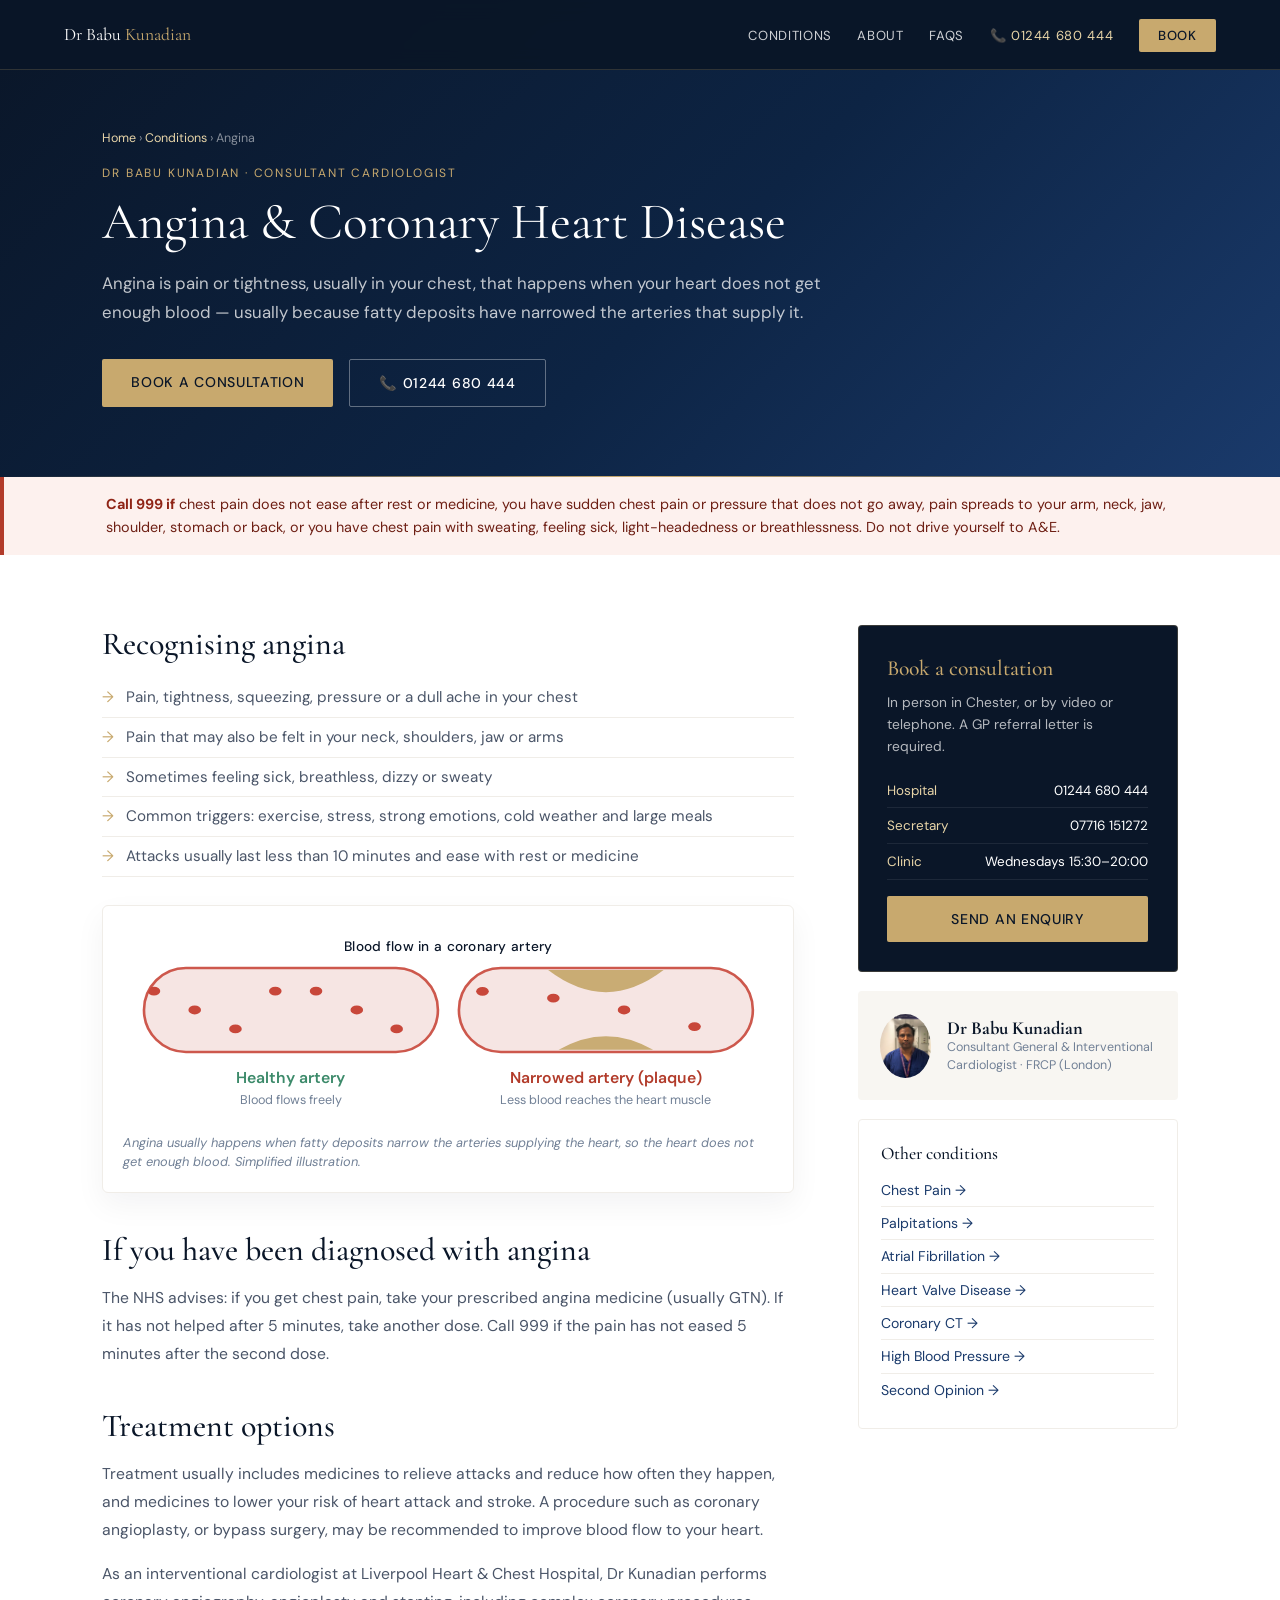
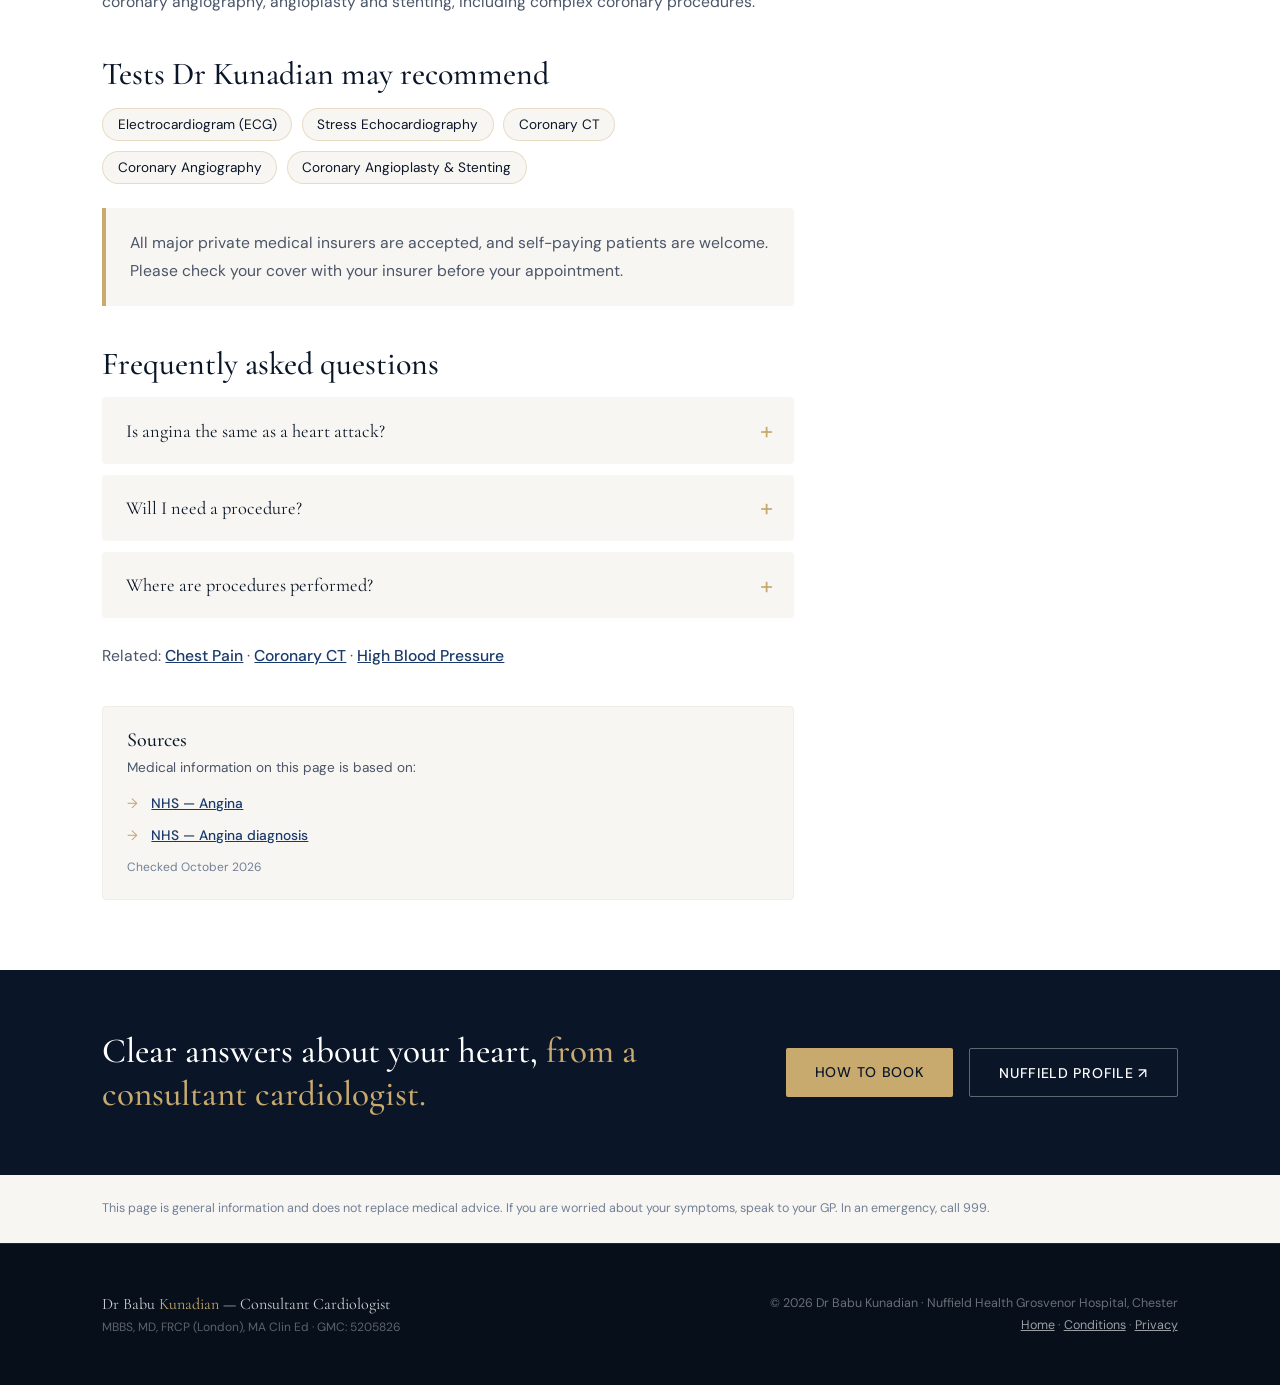
==== angina.html @ b80894b0 "Add files via upload" ====
<!DOCTYPE html>
<html lang="en-GB">
<head>
<meta charset="UTF-8">
<meta name="viewport" content="width=device-width, initial-scale=1.0">
<title>Angina Specialist Chester &amp; Liverpool | Interventional Cardiologist Dr Babu Kunadian</title>
<meta name="description" content="Angina and coronary heart disease care with Interventional Cardiologist Dr Babu Kunadian — diagnosis with coronary CT and angiography, plus angioplasty and stenting where needed.">
<link rel="canonical" href="https://drbabukunadian.co.uk/angina.html">
<meta name="robots" content="index, follow">
<meta name="theme-color" content="#0a1628">
<meta property="og:type" content="article">
<meta property="og:title" content="Angina Specialist Chester &amp; Liverpool | Interventional Cardiologist Dr Babu Kunadian">
<meta property="og:description" content="Angina and coronary heart disease care with Interventional Cardiologist Dr Babu Kunadian — diagnosis with coronary CT and angiography, plus angioplasty and stenting where needed.">
<meta property="og:url" content="https://drbabukunadian.co.uk/angina.html">
<meta property="og:image" content="https://drbabukunadian.co.uk/babu-lhch.jpg">
<meta property="og:locale" content="en_GB">
<link rel="icon" href="data:image/svg+xml,%3Csvg xmlns='http://www.w3.org/2000/svg' viewBox='0 0 100 100'%3E%3Crect width='100' height='100' rx='18' fill='%230a1628'/%3E%3Ctext x='50' y='66' font-size='46' text-anchor='middle' fill='%23c8a96e' font-family='Georgia,serif'%3EBK%3C/text%3E%3C/svg%3E">
<link rel="preconnect" href="https://fonts.googleapis.com">
<link href="https://fonts.googleapis.com/css2?family=Cormorant+Garamond:wght@300;400;500;600;700&family=DM+Sans:wght@300;400;500&display=swap" rel="stylesheet">
<link rel="stylesheet" href="site.css">
<script type="application/ld+json">{"@context": "https://schema.org", "@type": "MedicalWebPage", "name": "Angina & Coronary Heart Disease", "url": "https://drbabukunadian.co.uk/angina.html", "description": "Angina and coronary heart disease care with Interventional Cardiologist Dr Babu Kunadian — diagnosis with coronary CT and angiography, plus angioplasty and stenting where needed.", "inLanguage": "en-GB", "about": {"@type": "MedicalCondition", "name": "Angina & Coronary Heart Disease"}, "author": {"@type": "Physician", "name": "Dr Babu Kunadian", "url": "https://drbabukunadian.co.uk/"}, "breadcrumb": {"@type": "BreadcrumbList", "itemListElement": [{"@type": "ListItem", "position": 1, "name": "Home", "item": "https://drbabukunadian.co.uk/"}, {"@type": "ListItem", "position": 2, "name": "Angina & Coronary Heart Disease", "item": "https://drbabukunadian.co.uk/angina.html"}]}}</script>
<script type="application/ld+json">{"@context": "https://schema.org", "@type": "FAQPage", "mainEntity": [{"@type": "Question", "name": "Is angina the same as a heart attack?", "acceptedAnswer": {"@type": "Answer", "text": "No. Angina happens when the heart does not get enough blood, and attacks usually ease with rest or medicine. A heart attack is a medical emergency — call 999 if chest pain does not go away."}}, {"@type": "Question", "name": "Will I need a procedure?", "acceptedAnswer": {"@type": "Answer", "text": "Not always. Many people are treated with medicines. Coronary angioplasty or bypass surgery may be recommended to improve blood flow to the heart."}}, {"@type": "Question", "name": "Where are procedures performed?", "acceptedAnswer": {"@type": "Answer", "text": "Dr Kunadian performs interventional procedures at Liverpool Heart & Chest Hospital."}}]}</script>
</head>
<body>
<nav>
  <a class="nav-logo" href="index.html">Dr Babu <span>Kunadian</span></a>
  <ul class="nav-links">
    <li><a href="index.html#conditions">Conditions</a></li>
    <li><a href="index.html#about">About</a></li>
    <li><a href="index.html#faq">FAQs</a></li>
    <li class="nav-phone-li"><a href="tel:01244680444" class="nav-phone">📞 01244 680 444</a></li>
    <li><a href="index.html#how-to-book" class="nav-cta">Book</a></li>
  </ul>
</nav>
<header class="page-hero">
  <p class="crumbs"><a href="index.html">Home</a> › <a href="index.html#conditions">Conditions</a> › Angina</p>
  <p class="eyebrow">Dr Babu Kunadian · Consultant Cardiologist</p>
  <h1>Angina &amp; Coronary Heart Disease</h1>
  <p class="lead">Angina is pain or tightness, usually in your chest, that happens when your heart does not get enough blood — usually because fatty deposits have narrowed the arteries that supply it.</p>
  <div class="btns">
    <a href="index.html#how-to-book" class="btn-primary">Book a consultation</a>
    <a href="tel:01244680444" class="btn-outline">📞 01244 680 444</a>
  </div>
</header>
<div class="urgent" role="note"><strong>Call 999 if</strong> chest pain does not ease after rest or medicine, you have sudden chest pain or pressure that does not go away, pain spreads to your arm, neck, jaw, shoulder, stomach or back, or you have chest pain with sweating, feeling sick, light-headedness or breathlessness. Do not drive yourself to A&amp;E.</div>
<main class="page-body">
  <article class="content">
    <h2>Recognising angina</h2>
    <ul><li>Pain, tightness, squeezing, pressure or a dull ache in your chest</li><li>Pain that may also be felt in your neck, shoulders, jaw or arms</li><li>Sometimes feeling sick, breathless, dizzy or sweaty</li><li>Common triggers: exercise, stress, strong emotions, cold weather and large meals</li><li>Attacks usually last less than 10 minutes and ease with rest or medicine</li></ul>
    <figure class="viz" role="group" aria-label="Artery illustration"><svg viewBox="0 0 620 185" xmlns="http://www.w3.org/2000/svg" role="img" aria-label="A healthy coronary artery with free blood flow next to a narrowed artery where plaque slows blood flow">
  <text x="310" y="24" text-anchor="middle" class="viz-label">Blood flow in a coronary artery</text>
  <g><clipPath id="c10"><rect x="20" y="40" width="280" height="80" rx="40"/></clipPath><rect x="20" y="40" width="280" height="80" rx="40" fill="#f6e3e0" stroke="#c8473a" stroke-width="2.5" opacity="0.9"/><g clip-path="url(#c10)"><ellipse rx="6" ry="4.2" fill="#c8473a"><animateMotion path="M25,62 L295,62" dur="3.2s" begin="-0.00s" repeatCount="indefinite"/></ellipse><ellipse rx="6" ry="4.2" fill="#c8473a"><animateMotion path="M25,80 L295,80" dur="3.2s" begin="-0.46s" repeatCount="indefinite"/></ellipse><ellipse rx="6" ry="4.2" fill="#c8473a"><animateMotion path="M25,98 L295,98" dur="3.2s" begin="-0.91s" repeatCount="indefinite"/></ellipse><ellipse rx="6" ry="4.2" fill="#c8473a"><animateMotion path="M25,62 L295,62" dur="3.2s" begin="-1.37s" repeatCount="indefinite"/></ellipse><ellipse rx="6" ry="4.2" fill="#c8473a"><animateMotion path="M25,80 L295,80" dur="3.2s" begin="-1.83s" repeatCount="indefinite"/></ellipse><ellipse rx="6" ry="4.2" fill="#c8473a"><animateMotion path="M25,98 L295,98" dur="3.2s" begin="-2.29s" repeatCount="indefinite"/></ellipse><ellipse rx="6" ry="4.2" fill="#c8473a"><animateMotion path="M25,62 L295,62" dur="3.2s" begin="-2.74s" repeatCount="indefinite"/></ellipse></g><text x="160" y="150" text-anchor="middle" class="viz-title" fill="#3c8a6a">Healthy artery</text><text x="160" y="170" text-anchor="middle" class="viz-sub">Blood flows freely</text></g><g><clipPath id="c310"><rect x="320" y="40" width="280" height="80" rx="40"/></clipPath><rect x="320" y="40" width="280" height="80" rx="40" fill="#f6e3e0" stroke="#c8473a" stroke-width="2.5" opacity="0.9"/><g clip-path="url(#c310)"><ellipse rx="6" ry="4.2" fill="#c8473a"><animateMotion path="M325,62 C400,62 420,74 460,74 C500,74 520,62 595,62" dur="6s" begin="-0.00s" repeatCount="indefinite"/></ellipse><ellipse rx="6" ry="4.2" fill="#c8473a"><animateMotion path="M325,80 C400,80 420,80 460,80 C500,80 520,80 595,80" dur="6s" begin="-1.50s" repeatCount="indefinite"/></ellipse><ellipse rx="6" ry="4.2" fill="#c8473a"><animateMotion path="M325,98 C400,98 420,86 460,86 C500,86 520,98 595,98" dur="6s" begin="-3.00s" repeatCount="indefinite"/></ellipse><ellipse rx="6" ry="4.2" fill="#c8473a"><animateMotion path="M325,62 C400,62 420,74 460,74 C500,74 520,62 595,62" dur="6s" begin="-4.50s" repeatCount="indefinite"/></ellipse><path d="M405,42 Q460,84 515,42 Z" fill="#c8a96e" opacity="0.95"/><path d="M415,118 Q460,92 505,118 Z" fill="#c8a96e" opacity="0.95"/></g><text x="460" y="150" text-anchor="middle" class="viz-title" fill="#b23b2a">Narrowed artery (plaque)</text><text x="460" y="170" text-anchor="middle" class="viz-sub">Less blood reaches the heart muscle</text></g>
</svg><figcaption>Angina usually happens when fatty deposits narrow the arteries supplying the heart, so the heart does not get enough blood. Simplified illustration.</figcaption></figure>
    <h2>If you have been diagnosed with angina</h2>
    <p>The NHS advises: if you get chest pain, take your prescribed angina medicine (usually GTN). If it has not helped after 5 minutes, take another dose. Call 999 if the pain has not eased 5 minutes after the second dose.</p>
    <h2>Treatment options</h2>
    <p>Treatment usually includes medicines to relieve attacks and reduce how often they happen, and medicines to lower your risk of heart attack and stroke. A procedure such as coronary angioplasty, or bypass surgery, may be recommended to improve blood flow to your heart.</p>
    <p>As an interventional cardiologist at Liverpool Heart &amp; Chest Hospital, Dr Kunadian performs coronary angiography, angioplasty and stenting, including complex coronary procedures.</p>
    <h2>Tests Dr Kunadian may recommend</h2>
    <div class="tests"><span>Electrocardiogram (ECG)</span><span>Stress Echocardiography</span><span>Coronary CT</span><span>Coronary Angiography</span><span>Coronary Angioplasty &amp; Stenting</span></div>
    <div class="callout"><p>All major private medical insurers are accepted, and self-paying patients are welcome. Please check your cover with your insurer before your appointment.</p></div>
    <h2>Frequently asked questions</h2>
    <details class="faq-item"><summary>Is angina the same as a heart attack?</summary><div class="faq-a">No. Angina happens when the heart does not get enough blood, and attacks usually ease with rest or medicine. A heart attack is a medical emergency — call 999 if chest pain does not go away.</div></details>
    <details class="faq-item"><summary>Will I need a procedure?</summary><div class="faq-a">Not always. Many people are treated with medicines. Coronary angioplasty or bypass surgery may be recommended to improve blood flow to the heart.</div></details>
    <details class="faq-item"><summary>Where are procedures performed?</summary><div class="faq-a">Dr Kunadian performs interventional procedures at Liverpool Heart &amp; Chest Hospital.</div></details>
    <p style="margin-top:1.5rem">Related: <a href="chest-pain.html">Chest Pain</a> · <a href="coronary-ct.html">Coronary CT</a> · <a href="high-blood-pressure.html">High Blood Pressure</a></p>
    <div class="sources"><h3>Sources</h3><p>Medical information on this page is based on:</p><ul><li><a href="https://www.nhs.uk/conditions/angina/" target="_blank" rel="noopener">NHS — Angina</a></li><li><a href="https://www.nhs.uk/conditions/angina/diagnosis/" target="_blank" rel="noopener">NHS — Angina diagnosis</a></li></ul><p class="src-date">Checked October 2026</p></div>
  </article>
  <aside class="side">
    <div class="side-card">
      <h3>Book a consultation</h3>
      <p>In person in Chester, or by video or telephone. A GP referral letter is required.</p>
      <div class="row"><span>Hospital</span><a href="tel:01244680444">01244 680 444</a></div>
      <div class="row"><span>Secretary</span><a href="tel:07716151272">07716 151272</a></div>
      <div class="row"><span>Clinic</span><span>Wednesdays 15:30–20:00</span></div>
      <a href="index.html#enquire" class="btn-primary">Send an enquiry</a>
    </div>
    <div class="side-doc">
      <img src="babu-portrait.jpg" alt="Dr Babu Kunadian" width="64" height="64" loading="lazy">
      <div><strong>Dr Babu Kunadian</strong><small>Consultant General &amp; Interventional Cardiologist · FRCP (London)</small></div>
    </div>
    <div class="side-links"><h4>Other conditions</h4><a href="chest-pain.html">Chest Pain →</a><a href="palpitations.html">Palpitations →</a><a href="atrial-fibrillation.html">Atrial Fibrillation →</a><a href="heart-valve-disease.html">Heart Valve Disease →</a><a href="coronary-ct.html">Coronary CT →</a><a href="high-blood-pressure.html">High Blood Pressure →</a><a href="second-opinion.html">Second Opinion →</a></div>
  </aside>
</main>
<section class="cta-band">
  <h2>Clear answers about your heart, <span>from a consultant cardiologist.</span></h2>
  <div class="btns">
    <a href="index.html#how-to-book" class="btn-primary">How to book</a>
    <a href="https://www.nuffieldhealth.com/consultants/dr-babu-kunadian" class="btn-outline" target="_blank" rel="noopener">Nuffield profile ↗</a>
  </div>
</section>
<p class="disclaimer">This page is general information and does not replace medical advice. If you are worried about your symptoms, speak to your GP. In an emergency, call 999.</p>
<footer>
  <div class="footer-left">Dr Babu <span>Kunadian</span> — Consultant Cardiologist
    <small>MBBS, MD, FRCP (London), MA Clin Ed · GMC: 5205826</small>
  </div>
  <div class="footer-right">© 2026 Dr Babu Kunadian · Nuffield Health Grosvenor Hospital, Chester<br>
    <a href="index.html">Home</a> · <a href="index.html#conditions">Conditions</a> · <a href="privacy.html">Privacy</a>
  </div>
</footer>
<div class="mobile-bar">
  <a href="tel:01244680444" class="mb-call">📞 Call</a>
  <a href="index.html#enquire" class="mb-book">✉️ Enquire</a>
</div>
<script>
if (window.matchMedia && matchMedia('(prefers-reduced-motion: reduce)').matches) {
  document.querySelectorAll('svg').forEach(function (s) { if (s.pauseAnimations) { s.setCurrentTime(3); s.pauseAnimations(); } });
}
</script>
</body>
</html>
---- site.css ----
/* Shared styles for condition pages + privacy page — matches index.html */
:root {
  --navy: #0a1628; --deep-blue: #0d2444; --mid-blue: #1a3a6b;
  --accent: #c8a96e; --accent-light: #e8d5a8;
  --white: #ffffff; --off-white: #f8f6f2; --light-grey: #f0ede8;
  --text-dark: #1a1a2e; --text-mid: #4a5568; --text-light: #718096;
}
* { margin: 0; padding: 0; box-sizing: border-box; }
html { scroll-behavior: smooth; }
body { font-family: 'DM Sans', sans-serif; color: var(--text-dark); background: var(--white); overflow-x: hidden; }
h1, h2, h3, h4 { font-family: 'Cormorant Garamond', serif; font-weight: 500; }
a:focus-visible, summary:focus-visible, button:focus-visible { outline: 2px solid var(--accent); outline-offset: 3px; }
[hidden] { display: none !important; }

/* NAV */
nav { position: fixed; top: 0; left: 0; right: 0; z-index: 1000; background: rgba(10,22,40,0.97); backdrop-filter: blur(10px);
  padding: 0 5%; display: flex; justify-content: space-between; align-items: center; height: 70px; border-bottom: 1px solid rgba(200,169,110,0.2); }
.nav-logo { font-family: 'Cormorant Garamond', serif; color: var(--white); font-size: 1.1rem; text-decoration: none; }
.nav-logo span { color: var(--accent); }
.nav-links { display: flex; gap: 1.6rem; list-style: none; align-items: center; }
.nav-links a { color: rgba(255,255,255,0.8); text-decoration: none; font-size: 0.82rem; letter-spacing: 0.05em; text-transform: uppercase; }
.nav-links a:hover { color: var(--accent); }
.nav-cta { background: var(--accent); color: var(--navy) !important; padding: 0.5rem 1.2rem; border-radius: 2px; font-weight: 500; }
.nav-phone { color: var(--accent-light) !important; text-transform: none !important; }

/* HERO */
.page-hero { background: linear-gradient(135deg, var(--navy) 0%, var(--deep-blue) 55%, var(--mid-blue) 100%);
  padding: 130px 8% 70px; color: var(--white); position: relative; overflow: hidden; }
.page-hero::after { content: ''; position: absolute; bottom: 0; left: 0; right: 0; height: 1px; background: linear-gradient(90deg, transparent, var(--accent), transparent); }
.crumbs { font-size: 0.78rem; color: rgba(255,255,255,0.5); margin-bottom: 1.2rem; }
.crumbs a { color: var(--accent-light); text-decoration: none; }
.page-hero .eyebrow { font-size: 0.75rem; letter-spacing: 0.15em; text-transform: uppercase; color: var(--accent); margin-bottom: 0.8rem; }
.page-hero h1 { font-size: 3.2rem; line-height: 1.1; font-weight: 400; max-width: 820px; margin-bottom: 1.2rem; }
.page-hero .lead { color: rgba(255,255,255,0.75); font-size: 1.05rem; line-height: 1.7; max-width: 720px; margin-bottom: 2rem; }
.btns { display: flex; gap: 1rem; flex-wrap: wrap; }
.btn-primary, .btn-outline, .btn-navy { display: inline-block; padding: 0.9rem 1.8rem; text-decoration: none; font-size: 0.88rem;
  font-weight: 500; letter-spacing: 0.05em; text-transform: uppercase; border-radius: 2px; transition: all 0.3s; }
.btn-primary { background: var(--accent); color: var(--navy); }
.btn-primary:hover { background: var(--accent-light); transform: translateY(-2px); }
.btn-outline { border: 1px solid rgba(255,255,255,0.35); color: var(--white); }
.btn-outline:hover { border-color: var(--accent); color: var(--accent); }
.btn-navy { background: var(--navy); color: var(--white); }
.btn-navy:hover { background: var(--mid-blue); }

/* URGENT */
.urgent { background: #fdf1ee; border-left: 4px solid #b23b2a; padding: 1rem 8%; color: #6e1f14; font-size: 0.9rem; line-height: 1.6; }
.urgent strong { color: #8f2416; }

/* CONTENT */
.page-body { display: grid; grid-template-columns: minmax(0, 1fr) 320px; gap: 4rem; padding: 70px 8%; align-items: start; }
.content h2 { font-size: 2rem; color: var(--navy); margin: 2.4rem 0 0.9rem; line-height: 1.2; }
.content h2:first-child { margin-top: 0; }
.content p { color: var(--text-mid); line-height: 1.8; margin-bottom: 1rem; font-size: 0.98rem; }
.content ul { list-style: none; margin: 0.4rem 0 1.2rem; }
.content ul li { position: relative; padding: 0.45rem 0 0.45rem 1.5rem; color: var(--text-mid); line-height: 1.6; font-size: 0.95rem; border-bottom: 1px solid var(--light-grey); }
.content ul li::before { content: '→'; position: absolute; left: 0; color: var(--accent); }
.content a { color: var(--mid-blue); font-weight: 500; }
.tests { display: flex; flex-wrap: wrap; gap: 0.6rem; margin: 0.6rem 0 1.4rem; }
.tests span { background: var(--off-white); border: 1px solid rgba(200,169,110,0.35); color: var(--navy); padding: 0.45rem 0.9rem; border-radius: 30px; font-size: 0.85rem; }
.callout { background: var(--off-white); border-left: 4px solid var(--accent); padding: 1.3rem 1.5rem; border-radius: 0 4px 4px 0; margin: 1.5rem 0; }
.callout p { margin: 0; }

/* SIDEBAR */
.side { position: sticky; top: 95px; display: grid; gap: 1.2rem; }
.side-card { background: var(--navy); color: var(--white); padding: 1.8rem; border-radius: 4px; border: 1px solid rgba(200,169,110,0.25); }
.side-card h3 { color: var(--accent); font-size: 1.35rem; margin-bottom: 0.6rem; }
.side-card p { color: rgba(255,255,255,0.7); font-size: 0.86rem; line-height: 1.6; margin-bottom: 1rem; }
.side-card .row { display: flex; justify-content: space-between; gap: 1rem; padding: 0.55rem 0; border-bottom: 1px solid rgba(255,255,255,0.08); font-size: 0.84rem; }
.side-card .row span:first-child { color: var(--accent-light); }
.side-card .row a { color: var(--white); text-decoration: none; }
.side-card .btn-primary { width: 100%; text-align: center; margin-top: 1rem; }
.side-doc { background: var(--off-white); padding: 1.4rem; border-radius: 4px; display: flex; gap: 1rem; align-items: center; }
.side-doc img { width: 64px; height: 64px; border-radius: 50%; object-fit: cover; object-position: center top; }
.side-doc strong { display: block; font-family: 'Cormorant Garamond', serif; font-size: 1.15rem; color: var(--navy); }
.side-doc small { color: var(--text-light); font-size: 0.78rem; line-height: 1.4; display: block; }
.side-links { background: var(--white); border: 1px solid var(--light-grey); padding: 1.4rem; border-radius: 4px; }
.side-links h4 { font-size: 1.1rem; color: var(--navy); margin-bottom: 0.6rem; }
.side-links a { display: block; padding: 0.45rem 0; color: var(--mid-blue); text-decoration: none; font-size: 0.88rem; border-bottom: 1px solid var(--light-grey); }
.side-links a:last-child { border-bottom: none; }

/* FAQ */
.faq-item { background: var(--off-white); border-radius: 4px; margin-bottom: 0.7rem; border-left: 3px solid transparent; }
.faq-item[open] { border-left-color: var(--accent); }
.faq-item summary { list-style: none; cursor: pointer; padding: 1.1rem 1.3rem; font-family: 'Cormorant Garamond', serif; font-size: 1.15rem; color: var(--navy);
  display: flex; justify-content: space-between; gap: 1rem; align-items: center; }
.faq-item summary::-webkit-details-marker { display: none; }
.faq-item summary::after { content: '+'; color: var(--accent); font-size: 1.5rem; font-family: 'DM Sans', sans-serif; transition: transform 0.3s; flex-shrink: 0; }
.faq-item[open] summary::after { transform: rotate(45deg); }
.faq-item .faq-a { padding: 0 1.3rem 1.2rem; color: var(--text-mid); font-size: 0.92rem; line-height: 1.7; }

/* CTA BAND */
.cta-band { background: var(--navy); padding: 60px 8%; display: flex; justify-content: space-between; align-items: center; gap: 2rem; flex-wrap: wrap; }
.cta-band h2 { color: var(--white); font-size: 2.2rem; max-width: 620px; line-height: 1.2; }
.cta-band h2 span { color: var(--accent); }
.disclaimer { padding: 1.5rem 8%; background: var(--off-white); color: var(--text-light); font-size: 0.78rem; line-height: 1.6; }

/* FOOTER */
footer { background: #060f1a; padding: 3rem 8%; display: flex; justify-content: space-between; align-items: center; flex-wrap: wrap; gap: 1rem; border-top: 1px solid rgba(200,169,110,0.15); }
.footer-left { font-family: 'Cormorant Garamond', serif; color: rgba(255,255,255,0.8); font-size: 1rem; }
.footer-left span { color: var(--accent); }
.footer-left small { display: block; color: rgba(255,255,255,0.35); font-family: 'DM Sans', sans-serif; font-size: 0.75rem; margin-top: 0.3rem; }
.footer-right { font-size: 0.78rem; color: rgba(255,255,255,0.4); line-height: 1.8; text-align: right; }
.footer-right a { color: rgba(255,255,255,0.6); }

/* MOBILE BAR */
.mobile-bar { display: none; position: fixed; left: 0; right: 0; bottom: 0; z-index: 999; background: var(--navy);
  border-top: 1px solid rgba(200,169,110,0.3); padding: 0.6rem 0.8rem calc(0.6rem + env(safe-area-inset-bottom)); gap: 0.6rem; }
.mobile-bar a { flex: 1; text-align: center; text-decoration: none; padding: 0.85rem 0.5rem; border-radius: 3px; font-size: 0.85rem; font-weight: 500; }
.mobile-bar .mb-call { background: var(--accent); color: var(--navy); }
.mobile-bar .mb-book { border: 1px solid rgba(255,255,255,0.3); color: var(--white); }

/* PRIVACY / PROSE PAGE */
.prose { max-width: 820px; padding: 60px 8% 80px; }
.prose h2 { font-size: 1.7rem; color: var(--navy); margin: 2rem 0 0.7rem; }
.prose p, .prose li { color: var(--text-mid); line-height: 1.8; font-size: 0.96rem; margin-bottom: 0.8rem; }
.prose ul { padding-left: 1.3rem; margin-bottom: 1rem; }
.prose a { color: var(--mid-blue); font-weight: 500; }

@media (max-width: 1100px) { .nav-phone-li { display: none; } }
@media (max-width: 900px) {
  .nav-links li:not(:last-child) { display: none; }
  .page-hero { padding: 110px 6% 50px; }
  .page-hero h1 { font-size: 2.3rem; }
  .page-body { grid-template-columns: 1fr; gap: 2.5rem; padding: 50px 6%; }
  .side { position: static; }
  .urgent, .disclaimer, .cta-band { padding-left: 6%; padding-right: 6%; }
  .cta-band h2 { font-size: 1.7rem; }
  .footer-right { text-align: left; }
  .mobile-bar { display: flex; }
  body { padding-bottom: 72px; }
}
@media (prefers-reduced-motion: reduce) { html { scroll-behavior: auto; } * { transition: none !important; } }

/* ===== Animated visuals ===== */
.viz { margin: 1.8rem 0 2.2rem; background: #fff; border: 1px solid var(--light-grey); border-radius: 6px; padding: 1.2rem; box-shadow: 0 12px 30px rgba(10,22,40,0.05); }
.viz svg { width: 100%; height: auto; display: block; }
.viz figcaption { font-size: 0.8rem; color: var(--text-light); margin-top: 0.8rem; line-height: 1.55; font-style: italic; }
.viz-label { font: 500 13px 'DM Sans', sans-serif; fill: #0a1628; letter-spacing: 0.02em; }
.viz-title { font: 600 15px 'DM Sans', sans-serif; }
.viz-sub { font: 400 12px 'DM Sans', sans-serif; fill: #718096; }
.journey { list-style: none; display: grid; grid-template-columns: repeat(var(--n), 1fr); gap: 1rem; position: relative; padding-top: 0.4rem; }
.journey::before { content: ''; position: absolute; top: 26px; left: 12%; right: 12%; height: 2px; background: var(--light-grey); }
.journey::after { content: ''; position: absolute; top: 26px; left: 12%; height: 2px; background: var(--accent); width: 0; animation: jfill 6s ease-in-out infinite; }
@keyframes jfill { 0% { width: 0; } 70%, 100% { width: 76%; } }
.journey li { position: relative; z-index: 1; text-align: center; }
.j-num { display: inline-flex; align-items: center; justify-content: center; width: 44px; height: 44px; border-radius: 50%; background: var(--navy);
  color: var(--accent); font-family: 'Cormorant Garamond', serif; font-size: 1.4rem; margin-bottom: 0.7rem; box-shadow: 0 0 0 6px #fff;
  animation: jpop 6s ease-in-out infinite; animation-delay: calc(var(--i) * 1.2s); }
@keyframes jpop { 0%, 12%, 100% { transform: scale(1); } 6% { transform: scale(1.12); background: var(--accent); color: var(--navy); } }
.journey strong { display: block; font-family: 'Cormorant Garamond', serif; font-size: 1.15rem; color: var(--navy); margin-bottom: 0.3rem; }
.journey small { display: block; font-size: 0.8rem; color: var(--text-mid); line-height: 1.5; }
@media (max-width: 700px) {
  .journey { grid-template-columns: 1fr; gap: 1.1rem; text-align: left; }
  .journey::before, .journey::after { display: none; }
  .journey li { display: grid; grid-template-columns: 44px 1fr; column-gap: 1rem; text-align: left; }
  .journey .j-num { grid-row: span 2; margin: 0; }
  .viz { padding: 0.8rem; }
}
@media (prefers-reduced-motion: reduce) { .journey::after, .j-num { animation: none; } .journey::after { width: 76%; } }

/* Sources box */
.sources { margin-top: 2.2rem; background: var(--off-white); border: 1px solid var(--light-grey); border-radius: 4px; padding: 1.3rem 1.5rem; }
.sources h3 { font-size: 1.25rem; color: var(--navy); margin-bottom: 0.3rem; }
.sources p { font-size: 0.85rem; margin-bottom: 0.4rem; }
.content .sources ul { margin: 0.3rem 0 0.4rem; }
.content .sources li { font-size: 0.86rem; border-bottom: none; padding: 0.3rem 0 0.3rem 1.5rem; }
.sources .src-date { font-size: 0.75rem; color: var(--text-light); margin: 0.4rem 0 0; }
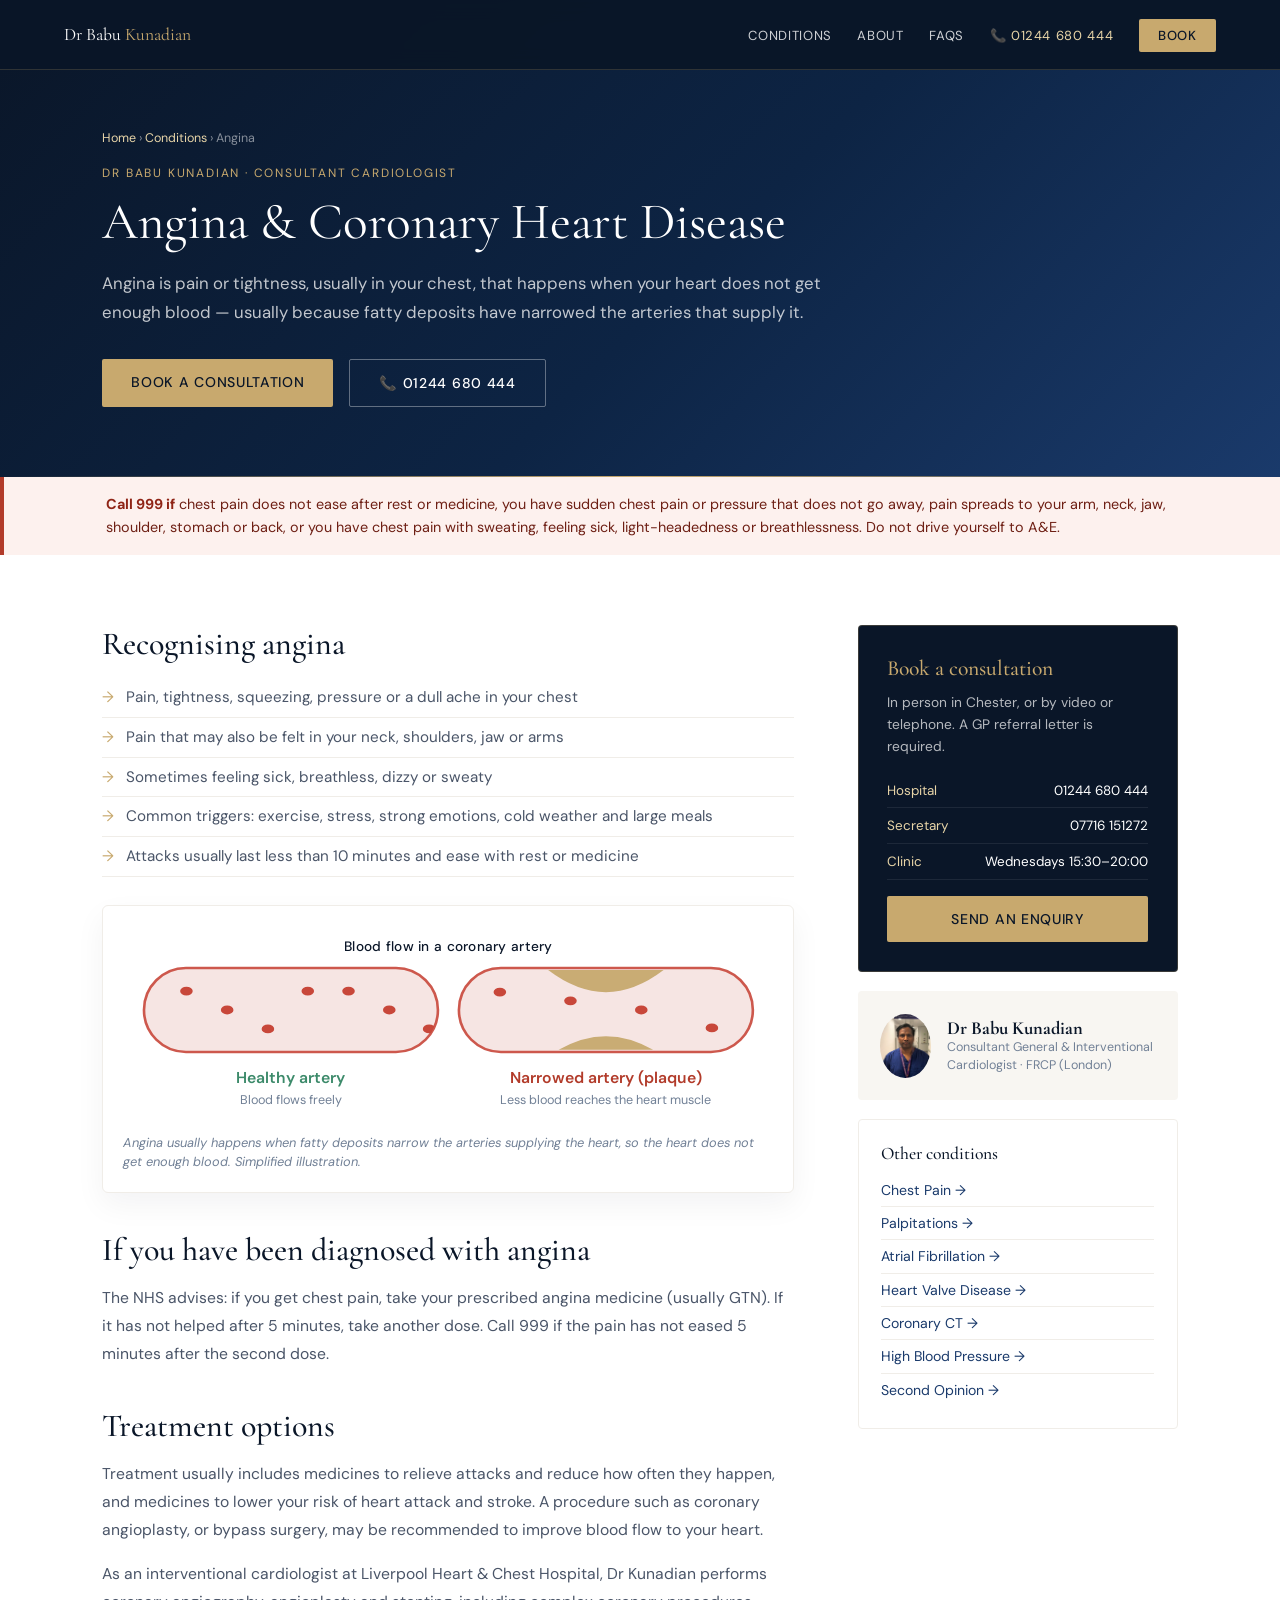
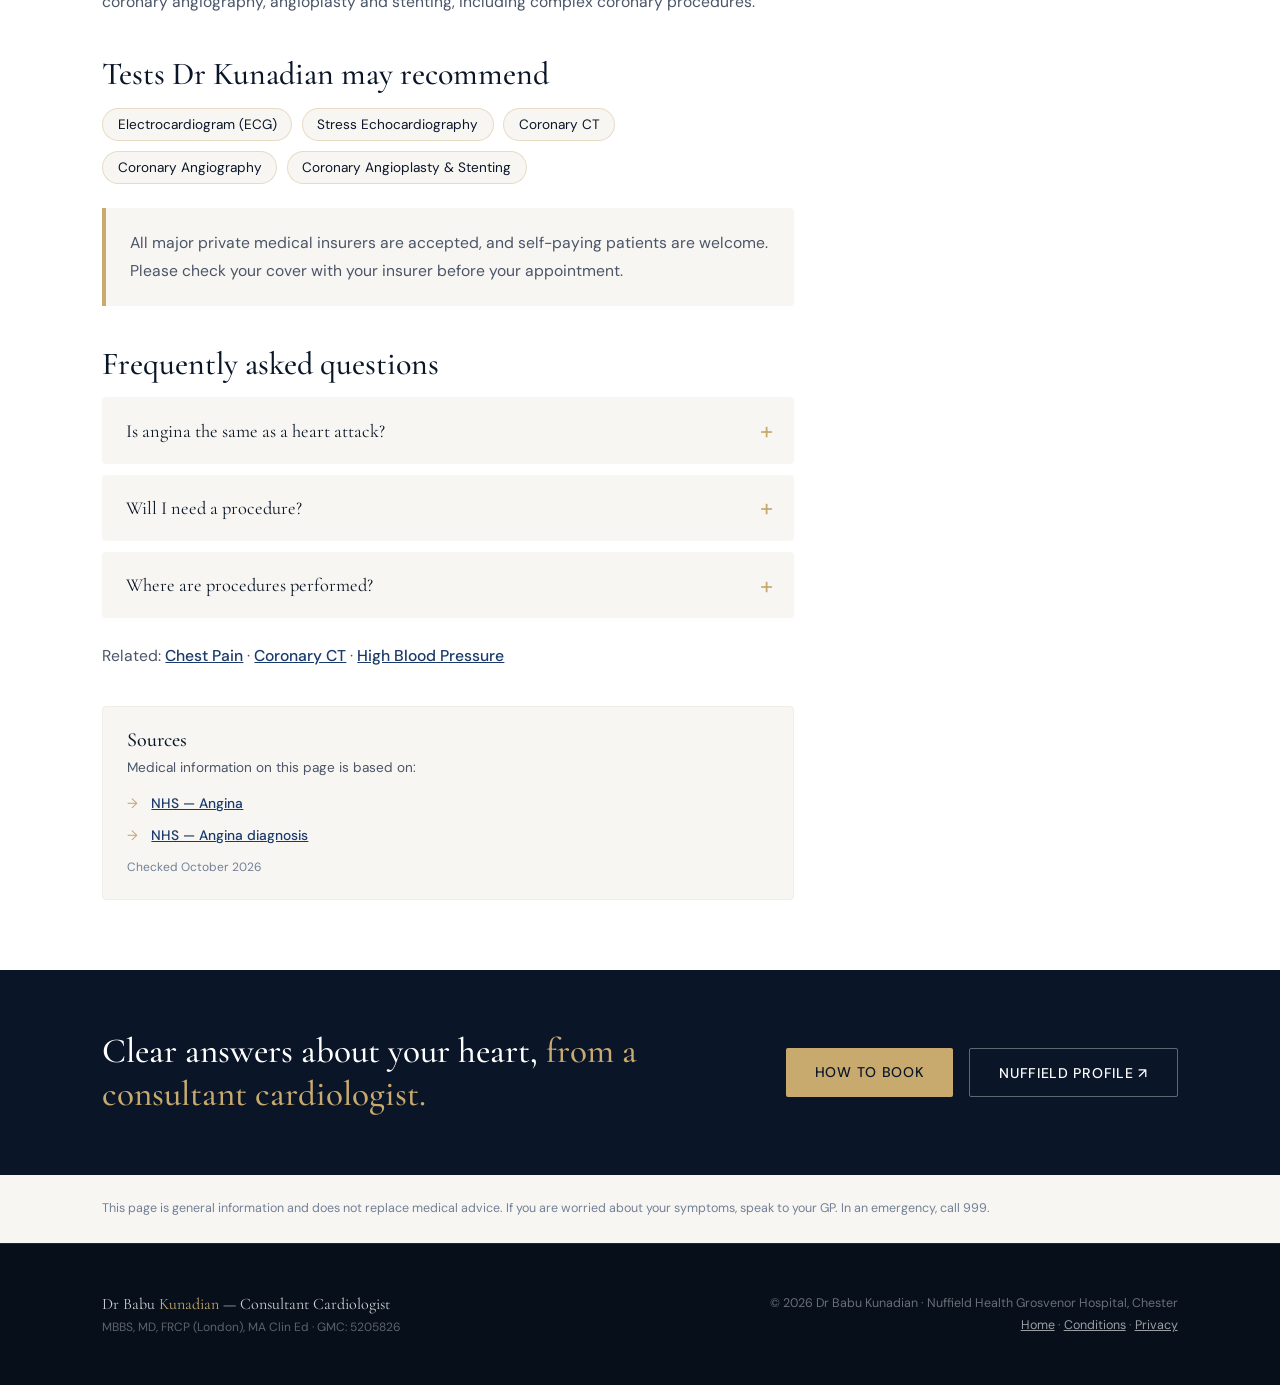
==== commit 7c9a97d0: "Add files via upload" ====
--- a/angina.html
+++ b/angina.html
@@ -5,20 +5,20 @@
 <meta name="viewport" content="width=device-width, initial-scale=1.0">
 <title>Angina Specialist Chester &amp; Liverpool | Interventional Cardiologist Dr Babu Kunadian</title>
 <meta name="description" content="Angina and coronary heart disease care with Interventional Cardiologist Dr Babu Kunadian — diagnosis with coronary CT and angiography, plus angioplasty and stenting where needed.">
-<link rel="canonical" href="https://drbabukunadian.co.uk/angina.html">
+<link rel="canonical" href="https://www.drbabukunadian.co.uk/angina.html">
 <meta name="robots" content="index, follow">
 <meta name="theme-color" content="#0a1628">
 <meta property="og:type" content="article">
 <meta property="og:title" content="Angina Specialist Chester &amp; Liverpool | Interventional Cardiologist Dr Babu Kunadian">
 <meta property="og:description" content="Angina and coronary heart disease care with Interventional Cardiologist Dr Babu Kunadian — diagnosis with coronary CT and angiography, plus angioplasty and stenting where needed.">
-<meta property="og:url" content="https://drbabukunadian.co.uk/angina.html">
-<meta property="og:image" content="https://drbabukunadian.co.uk/babu-lhch.jpg">
+<meta property="og:url" content="https://www.drbabukunadian.co.uk/angina.html">
+<meta property="og:image" content="https://www.drbabukunadian.co.uk/babu-lhch.jpg">
 <meta property="og:locale" content="en_GB">
 <link rel="icon" href="data:image/svg+xml,%3Csvg xmlns='http://www.w3.org/2000/svg' viewBox='0 0 100 100'%3E%3Crect width='100' height='100' rx='18' fill='%230a1628'/%3E%3Ctext x='50' y='66' font-size='46' text-anchor='middle' fill='%23c8a96e' font-family='Georgia,serif'%3EBK%3C/text%3E%3C/svg%3E">
 <link rel="preconnect" href="https://fonts.googleapis.com">
 <link href="https://fonts.googleapis.com/css2?family=Cormorant+Garamond:wght@300;400;500;600;700&family=DM+Sans:wght@300;400;500&display=swap" rel="stylesheet">
 <link rel="stylesheet" href="site.css">
-<script type="application/ld+json">{"@context": "https://schema.org", "@type": "MedicalWebPage", "name": "Angina & Coronary Heart Disease", "url": "https://drbabukunadian.co.uk/angina.html", "description": "Angina and coronary heart disease care with Interventional Cardiologist Dr Babu Kunadian — diagnosis with coronary CT and angiography, plus angioplasty and stenting where needed.", "inLanguage": "en-GB", "about": {"@type": "MedicalCondition", "name": "Angina & Coronary Heart Disease"}, "author": {"@type": "Physician", "name": "Dr Babu Kunadian", "url": "https://drbabukunadian.co.uk/"}, "breadcrumb": {"@type": "BreadcrumbList", "itemListElement": [{"@type": "ListItem", "position": 1, "name": "Home", "item": "https://drbabukunadian.co.uk/"}, {"@type": "ListItem", "position": 2, "name": "Angina & Coronary Heart Disease", "item": "https://drbabukunadian.co.uk/angina.html"}]}}</script>
+<script type="application/ld+json">{"@context": "https://schema.org", "@type": "MedicalWebPage", "name": "Angina & Coronary Heart Disease", "url": "https://www.drbabukunadian.co.uk/angina.html", "description": "Angina and coronary heart disease care with Interventional Cardiologist Dr Babu Kunadian — diagnosis with coronary CT and angiography, plus angioplasty and stenting where needed.", "inLanguage": "en-GB", "about": {"@type": "MedicalCondition", "name": "Angina & Coronary Heart Disease"}, "author": {"@type": "Physician", "name": "Dr Babu Kunadian", "url": "https://www.drbabukunadian.co.uk/"}, "breadcrumb": {"@type": "BreadcrumbList", "itemListElement": [{"@type": "ListItem", "position": 1, "name": "Home", "item": "https://www.drbabukunadian.co.uk/"}, {"@type": "ListItem", "position": 2, "name": "Angina & Coronary Heart Disease", "item": "https://www.drbabukunadian.co.uk/angina.html"}]}}</script>
 <script type="application/ld+json">{"@context": "https://schema.org", "@type": "FAQPage", "mainEntity": [{"@type": "Question", "name": "Is angina the same as a heart attack?", "acceptedAnswer": {"@type": "Answer", "text": "No. Angina happens when the heart does not get enough blood, and attacks usually ease with rest or medicine. A heart attack is a medical emergency — call 999 if chest pain does not go away."}}, {"@type": "Question", "name": "Will I need a procedure?", "acceptedAnswer": {"@type": "Answer", "text": "Not always. Many people are treated with medicines. Coronary angioplasty or bypass surgery may be recommended to improve blood flow to the heart."}}, {"@type": "Question", "name": "Where are procedures performed?", "acceptedAnswer": {"@type": "Answer", "text": "Dr Kunadian performs interventional procedures at Liverpool Heart & Chest Hospital."}}]}</script>
 </head>
 <body>
